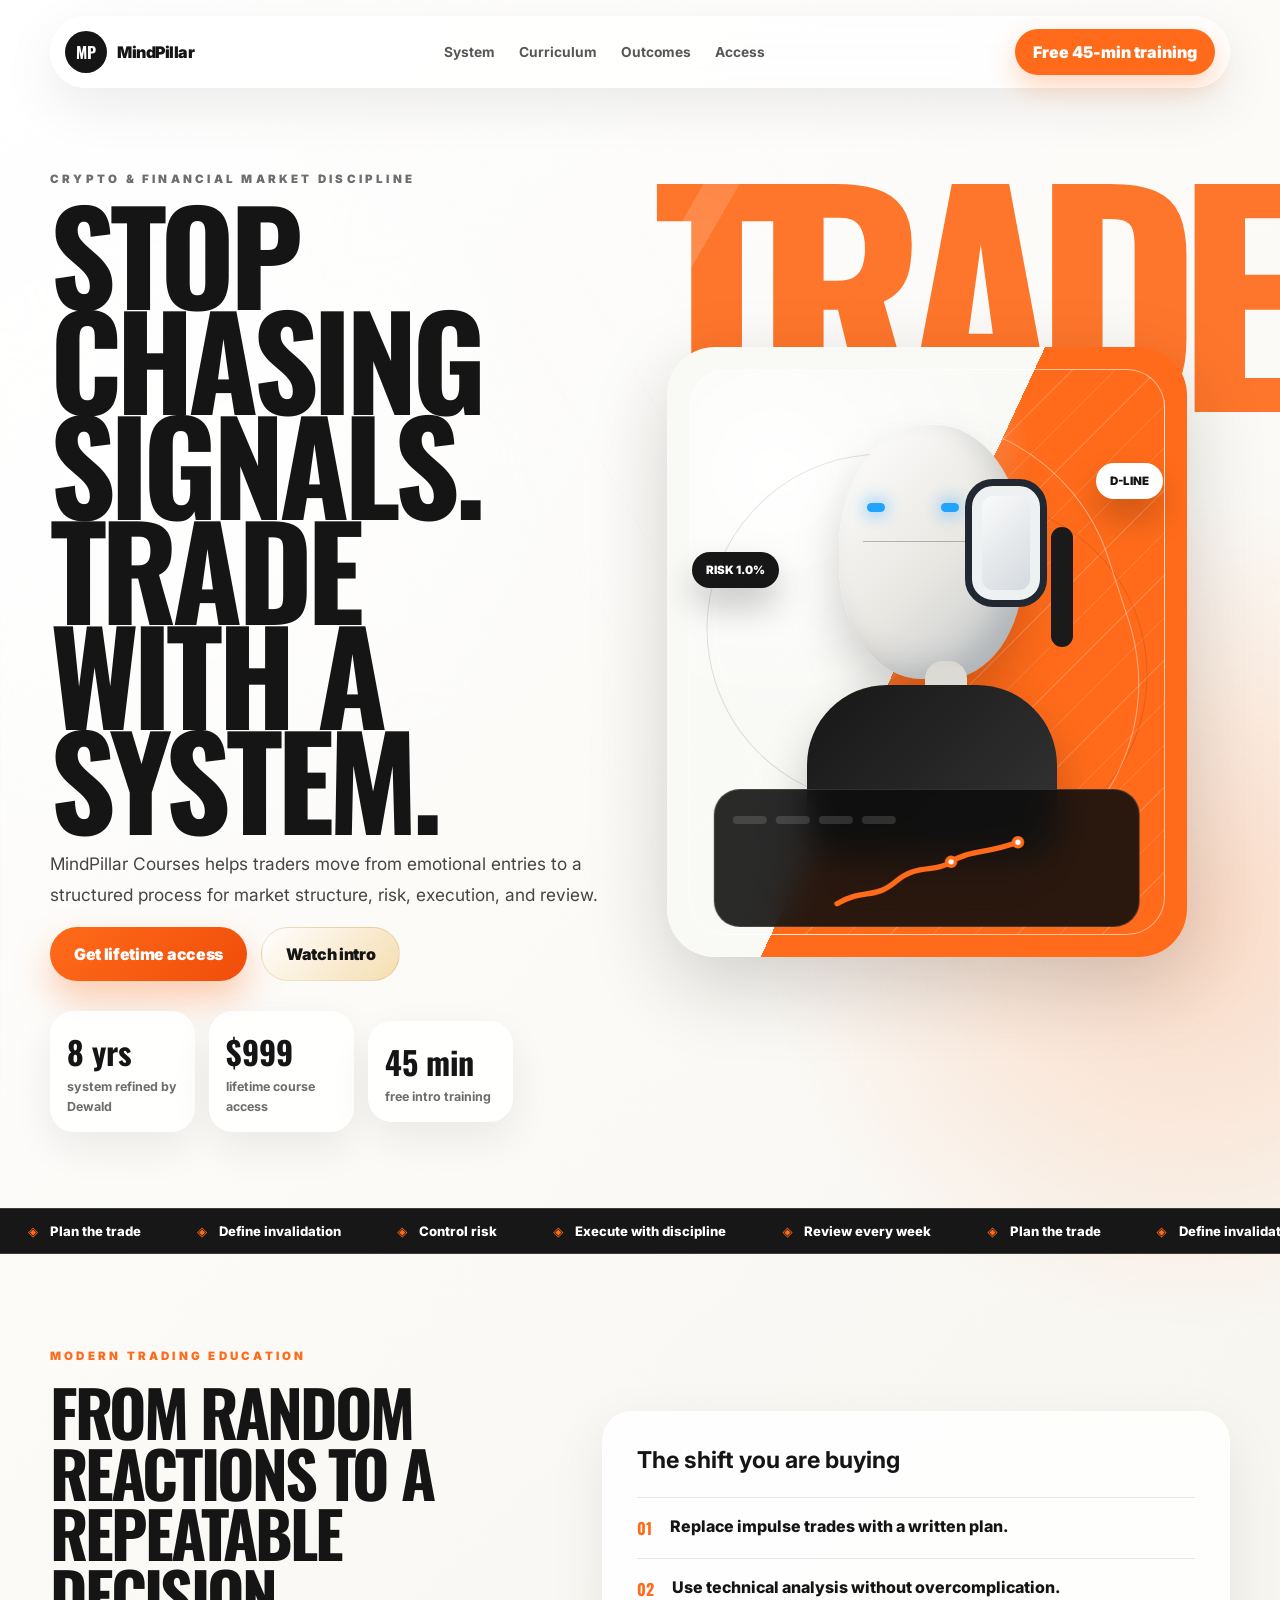
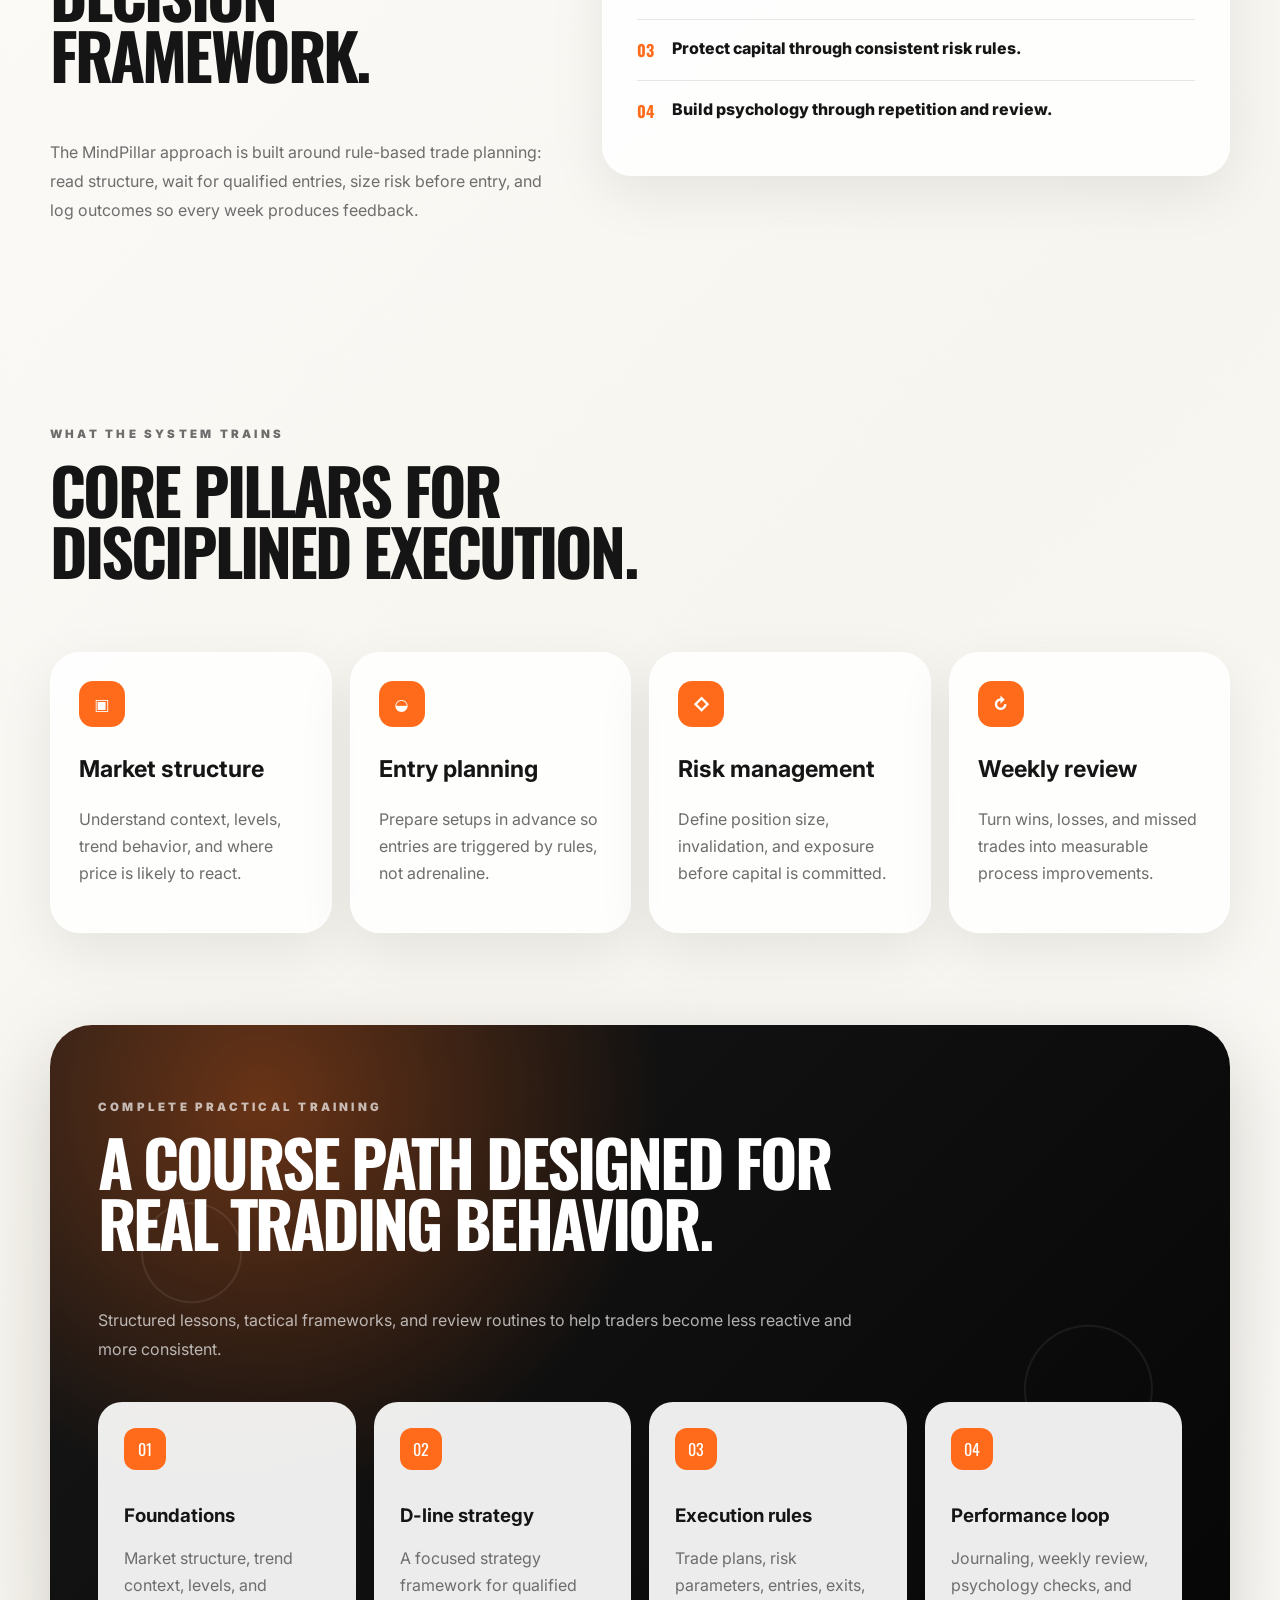
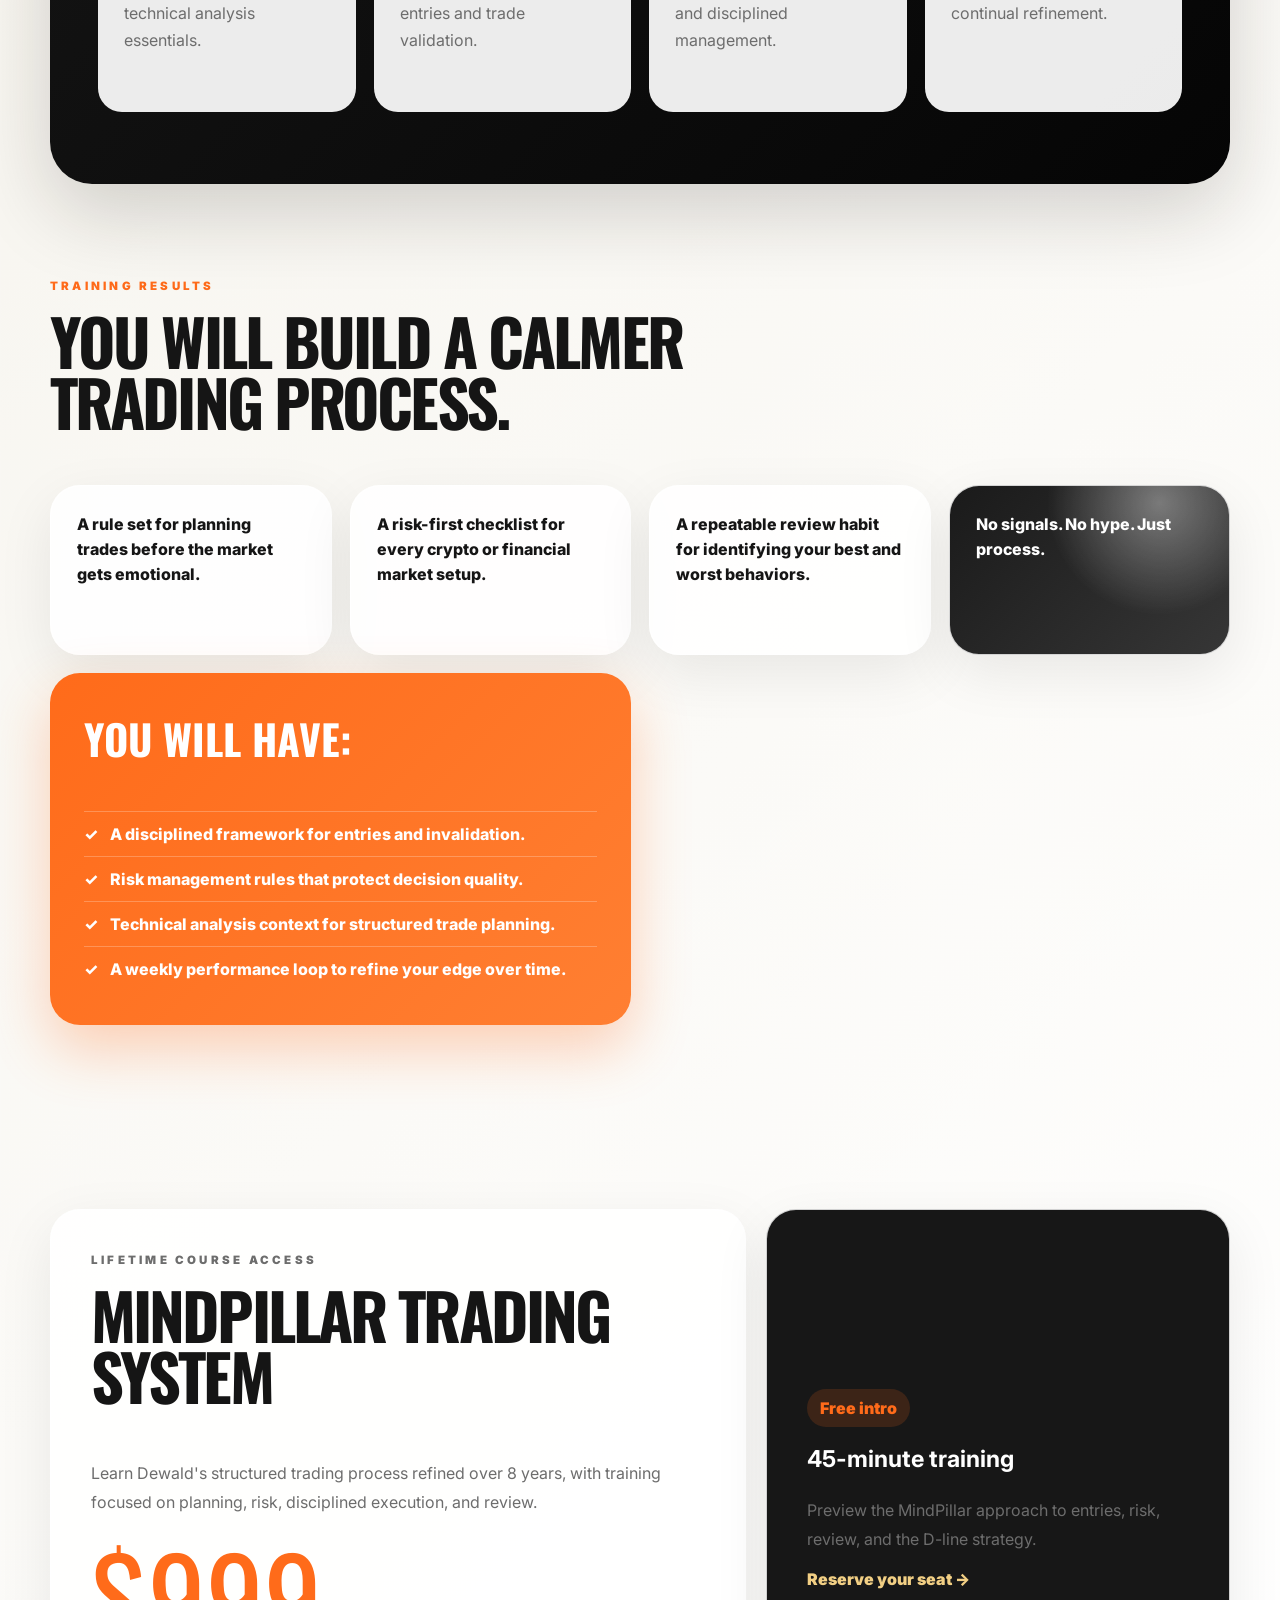
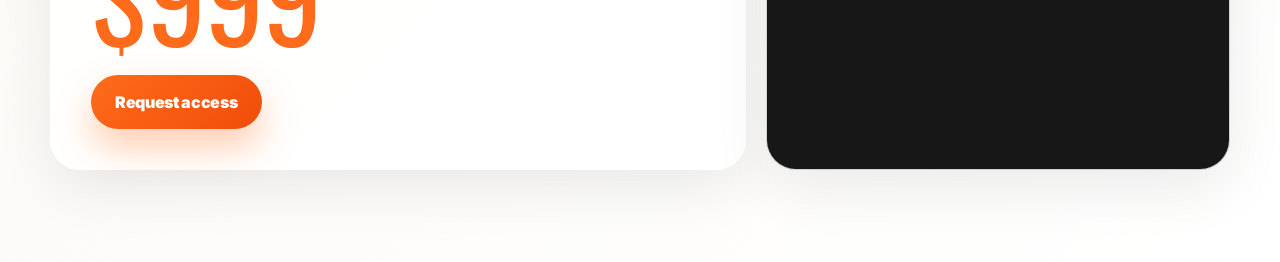
==== index.html @ 029d4580 "Build MindPillar trading landing page" ====
<!DOCTYPE html>
<html lang="en">
  <head>
    <meta charset="UTF-8" />
    <meta name="viewport" content="width=device-width, initial-scale=1.0" />
    <meta
      name="description"
      content="MindPillar Courses teaches disciplined crypto and financial market trading through a structured system for planning, risk, execution, psychology, and weekly review."
    />
    <title>MindPillar Courses | Rule-Based Trading Education</title>
    <link rel="preconnect" href="https://fonts.googleapis.com" />
    <link rel="preconnect" href="https://fonts.gstatic.com" crossorigin />
    <link
      href="https://fonts.googleapis.com/css2?family=Inter:wght@400;500;600;700;800;900&family=Oswald:wght@500;600;700&display=swap"
      rel="stylesheet"
    />
    <link rel="stylesheet" href="styles.css" />
  </head>
  <body>
    <div class="page-shell">
      <header class="site-header" aria-label="Primary navigation">
        <a class="brand" href="#top" aria-label="MindPillar home">
          <span class="brand-mark">MP</span>
          <span>MindPillar</span>
        </a>
        <nav class="main-nav" aria-label="Main navigation">
          <a href="#system">System</a>
          <a href="#curriculum">Curriculum</a>
          <a href="#outcomes">Outcomes</a>
          <a href="#pricing">Access</a>
        </nav>
        <a class="header-cta" href="#free-training">Free 45-min training</a>
      </header>

      <main id="top">
        <section class="hero-section" aria-labelledby="hero-title">
          <div class="hero-copy">
            <p class="eyebrow">Crypto & financial market discipline</p>
            <h1 id="hero-title">
              Stop chasing signals. Trade with a system.
            </h1>
            <p class="hero-intro">
              MindPillar Courses helps traders move from emotional entries to a
              structured process for market structure, risk, execution, and review.
            </p>
            <div class="hero-actions">
              <a class="btn btn-primary" href="#pricing">Get lifetime access</a>
              <a class="btn btn-secondary" href="#free-training">Watch intro</a>
            </div>
            <div class="hero-stats" aria-label="Course highlights">
              <div>
                <strong>8 yrs</strong>
                <span>system refined by Dewald</span>
              </div>
              <div>
                <strong>$999</strong>
                <span>lifetime course access</span>
              </div>
              <div>
                <strong>45 min</strong>
                <span>free intro training</span>
              </div>
            </div>
          </div>

          <div class="hero-visual" aria-label="Futuristic trading mentor illustration">
            <div class="ai-card">
              <div class="orbit orbit-one"></div>
              <div class="orbit orbit-two"></div>
              <div class="floating-chip chip-left">RISK 1.0%</div>
              <div class="floating-chip chip-right">D-LINE</div>
              <div class="model-frame">
                <div class="model-head">
                  <span class="visor"></span>
                  <span class="ear-module"></span>
                  <span class="neck-line"></span>
                </div>
                <div class="model-body"></div>
              </div>
              <div class="chart-panel">
                <span></span><span></span><span></span><span></span>
                <svg viewBox="0 0 210 92" role="img" aria-label="uptrend chart line">
                  <path d="M4 76 C35 58 45 72 70 51 S113 42 132 29 S171 20 207 7" />
                  <circle cx="132" cy="29" r="5" />
                  <circle cx="207" cy="7" r="5" />
                </svg>
              </div>
            </div>
          </div>
        </section>

        <div class="ticker" aria-label="MindPillar method highlights">
          <div class="ticker-track">
            <span>Plan the trade</span>
            <span>Define invalidation</span>
            <span>Control risk</span>
            <span>Execute with discipline</span>
            <span>Review every week</span>
            <span>Plan the trade</span>
            <span>Define invalidation</span>
            <span>Control risk</span>
          </div>
        </div>

        <section class="section split-section" id="system" aria-labelledby="system-title">
          <div>
            <p class="eyebrow orange">Modern trading education</p>
            <h2 id="system-title">From random reactions to a repeatable decision framework.</h2>
            <p>
              The MindPillar approach is built around rule-based trade planning:
              read structure, wait for qualified entries, size risk before entry,
              and log outcomes so every week produces feedback.
            </p>
          </div>
          <div class="system-card">
            <h3>The shift you are buying</h3>
            <ul>
              <li><span>01</span> Replace impulse trades with a written plan.</li>
              <li><span>02</span> Use technical analysis without overcomplication.</li>
              <li><span>03</span> Protect capital through consistent risk rules.</li>
              <li><span>04</span> Build psychology through repetition and review.</li>
            </ul>
          </div>
        </section>

        <section class="section feature-grid" aria-labelledby="features-title">
          <div class="section-heading">
            <p class="eyebrow">What the system trains</p>
            <h2 id="features-title">Core pillars for disciplined execution.</h2>
          </div>
          <article class="feature-card">
            <span class="icon">▣</span>
            <h3>Market structure</h3>
            <p>Understand context, levels, trend behavior, and where price is likely to react.</p>
          </article>
          <article class="feature-card">
            <span class="icon">◒</span>
            <h3>Entry planning</h3>
            <p>Prepare setups in advance so entries are triggered by rules, not adrenaline.</p>
          </article>
          <article class="feature-card">
            <span class="icon">◇</span>
            <h3>Risk management</h3>
            <p>Define position size, invalidation, and exposure before capital is committed.</p>
          </article>
          <article class="feature-card">
            <span class="icon">↻</span>
            <h3>Weekly review</h3>
            <p>Turn wins, losses, and missed trades into measurable process improvements.</p>
          </article>
        </section>

        <section class="section dark-lab" id="curriculum" aria-labelledby="curriculum-title">
          <div class="section-heading light">
            <p class="eyebrow">Complete practical training</p>
            <h2 id="curriculum-title">A course path designed for real trading behavior.</h2>
            <p>Structured lessons, tactical frameworks, and review routines to help traders become less reactive and more consistent.</p>
          </div>
          <div class="curriculum-columns">
            <article>
              <span>01</span>
              <h3>Foundations</h3>
              <p>Market structure, trend context, levels, and technical analysis essentials.</p>
            </article>
            <article>
              <span>02</span>
              <h3>D-line strategy</h3>
              <p>A focused strategy framework for qualified entries and trade validation.</p>
            </article>
            <article>
              <span>03</span>
              <h3>Execution rules</h3>
              <p>Trade plans, risk parameters, entries, exits, and disciplined management.</p>
            </article>
            <article>
              <span>04</span>
              <h3>Performance loop</h3>
              <p>Journaling, weekly review, psychology checks, and continual refinement.</p>
            </article>
          </div>
        </section>

        <section class="section outcomes-section" id="outcomes" aria-labelledby="outcomes-title">
          <div class="section-heading">
            <p class="eyebrow orange">Training results</p>
            <h2 id="outcomes-title">You will build a calmer trading process.</h2>
          </div>
          <div class="outcome-grid">
            <div class="mini-card">A rule set for planning trades before the market gets emotional.</div>
            <div class="mini-card">A risk-first checklist for every crypto or financial market setup.</div>
            <div class="mini-card">A repeatable review habit for identifying your best and worst behaviors.</div>
            <div class="mini-card image-card">No signals. No hype. Just process.</div>
            <div class="orange-panel">
              <h3>You will have:</h3>
              <ul>
                <li>A disciplined framework for entries and invalidation.</li>
                <li>Risk management rules that protect decision quality.</li>
                <li>Technical analysis context for structured trade planning.</li>
                <li>A weekly performance loop to refine your edge over time.</li>
              </ul>
            </div>
          </div>
        </section>

        <section class="section pricing-section" id="pricing" aria-labelledby="pricing-title">
          <div class="pricing-card">
            <p class="eyebrow">Lifetime course access</p>
            <h2 id="pricing-title">MindPillar Trading System</h2>
            <p>
              Learn Dewald's structured trading process refined over 8 years, with
              training focused on planning, risk, disciplined execution, and review.
            </p>
            <div class="price">$999</div>
            <a class="btn btn-primary" href="mailto:hello@mindpillar.example?subject=MindPillar%20Course%20Access">Request access</a>
          </div>
          <div class="free-card" id="free-training">
            <span class="badge">Free intro</span>
            <h3>45-minute training</h3>
            <p>Preview the MindPillar approach to entries, risk, review, and the D-line strategy.</p>
            <a href="mailto:hello@mindpillar.example?subject=Free%2045-minute%20training">Reserve your seat →</a>
          </div>
        </section>
      </main>
    </div>
    <script src="script.js"></script>
  </body>
</html>
---- styles.css ----
:root {
  --orange: #ff6b1a;
  --orange-deep: #f04d0a;
  --gold: #f2cf84;
  --cream: #f7f5ef;
  --ink: #151515;
  --muted: #6d6d6d;
  --panel: rgba(255, 255, 255, 0.86);
  --line: rgba(21, 21, 21, 0.1);
  --shadow: 0 28px 80px rgba(29, 20, 14, 0.18);
}

* { box-sizing: border-box; }
html { scroll-behavior: smooth; }
body {
  margin: 0;
  font-family: Inter, system-ui, sans-serif;
  color: var(--ink);
  background:
    radial-gradient(circle at 12% 9%, rgba(255,255,255,0.95), transparent 28rem),
    radial-gradient(circle at 92% 18%, rgba(255,107,26,0.22), transparent 26rem),
    linear-gradient(135deg, #fff 0%, var(--cream) 48%, #fff 100%);
  overflow-x: hidden;
}

body::before {
  content: "";
  position: fixed;
  inset: 0;
  pointer-events: none;
  opacity: 0.38;
  background-image:
    linear-gradient(120deg, transparent 0 45%, rgba(255,255,255,0.65) 45% 47%, transparent 47%),
    repeating-linear-gradient(60deg, rgba(21,21,21,0.035) 0 1px, transparent 1px 74px);
  mask-image: radial-gradient(circle at center, #000 0%, transparent 78%);
}

.page-shell { width: min(1180px, calc(100% - 32px)); margin: 0 auto; }
.site-header {
  position: sticky;
  top: 16px;
  z-index: 10;
  display: flex;
  align-items: center;
  justify-content: space-between;
  gap: 22px;
  margin: 16px 0 34px;
  padding: 12px 14px;
  border: 1px solid rgba(255,255,255,0.72);
  border-radius: 999px;
  background: rgba(255,255,255,0.72);
  backdrop-filter: blur(18px);
  box-shadow: 0 18px 54px rgba(0,0,0,0.08);
}
.brand, .main-nav a, .header-cta, .btn, .free-card a { text-decoration: none; }
.brand { display: flex; align-items: center; gap: 10px; color: var(--ink); font-weight: 900; letter-spacing: -0.03em; }
.brand-mark { display: grid; place-items: center; width: 42px; height: 42px; border-radius: 50%; background: var(--ink); color: #fff; font-family: Oswald, sans-serif; }
.main-nav { display: flex; gap: 24px; font-size: 0.86rem; font-weight: 700; }
.main-nav a { color: rgba(21,21,21,0.72); }
.header-cta { color: #fff; background: var(--orange); border-radius: 999px; padding: 13px 18px; font-weight: 900; box-shadow: 0 12px 28px rgba(255,107,26,0.28); }

.hero-section {
  min-height: 730px;
  display: grid;
  grid-template-columns: 0.95fr 1.05fr;
  align-items: center;
  gap: 24px;
  position: relative;
  padding: 50px 0 76px;
}
.hero-section::after {
  content: "TRADE";
  position: absolute;
  right: -4vw;
  top: 50px;
  z-index: -1;
  font: 900 clamp(7rem, 22vw, 18rem)/0.8 Oswald, sans-serif;
  color: var(--orange);
  letter-spacing: -0.08em;
  opacity: 0.92;
}
.eyebrow { margin: 0 0 14px; text-transform: uppercase; letter-spacing: 0.28em; font-size: 0.72rem; color: var(--muted); font-weight: 900; }
.eyebrow.orange { color: var(--orange); }
h1, h2, h3, p { margin-top: 0; }
h1, h2 { font-family: Oswald, Inter, sans-serif; text-transform: uppercase; letter-spacing: -0.045em; }
h1 { max-width: 760px; margin-bottom: 18px; font-size: clamp(4.4rem, 10vw, 9.6rem); line-height: 0.82; }
h2 { font-size: clamp(2.3rem, 5vw, 4.8rem); line-height: 0.95; }
.hero-intro { max-width: 560px; color: #454545; font-size: 1.08rem; line-height: 1.8; }
.hero-actions, .hero-stats { display: flex; flex-wrap: wrap; gap: 14px; align-items: center; }
.btn { display: inline-flex; justify-content: center; align-items: center; min-height: 54px; padding: 0 24px; border-radius: 999px; font-weight: 900; letter-spacing: -0.02em; transition: transform .25s ease, box-shadow .25s ease; }
.btn:hover { transform: translateY(-2px); }
.btn-primary { color: #fff; background: linear-gradient(135deg, var(--orange), var(--orange-deep)); box-shadow: 0 18px 36px rgba(255,107,26,0.34); }
.btn-secondary { color: var(--ink); background: linear-gradient(135deg, #fff, #f5ddb0); border: 1px solid rgba(180,133,48,0.22); }
.hero-stats { margin-top: 30px; }
.hero-stats div { width: 145px; min-height: 98px; padding: 16px; background: var(--panel); border: 1px solid rgba(255,255,255,0.78); border-radius: 24px; box-shadow: 0 16px 42px rgba(0,0,0,0.07); }
.hero-stats strong { display: block; font-family: Oswald, sans-serif; font-size: 2rem; }
.hero-stats span { color: var(--muted); font-size: 0.78rem; font-weight: 700; }

.hero-visual { display: grid; place-items: center; min-height: 610px; }
.ai-card { position: relative; width: min(520px, 95vw); height: 610px; border-radius: 48px; background: linear-gradient(115deg, #f9f9f6 0 47%, var(--orange) 47% 100%); box-shadow: var(--shadow); overflow: hidden; }
.ai-card::before { content: ""; position: absolute; inset: 22px; border-radius: 38px; border: 1px solid rgba(255,255,255,0.58); background: radial-gradient(circle at 18% 18%, rgba(255,255,255,.95), transparent 16rem), repeating-linear-gradient(135deg, rgba(255,255,255,.16) 0 1px, transparent 1px 30px); }
.orbit { position: absolute; border-radius: 999px; border: 1px solid rgba(255,255,255,0.46); inset: 70px 58px; transform: rotate(-18deg); }
.orbit-two { inset: 130px 34px; transform: rotate(27deg); border-color: rgba(21,21,21,0.12); }
.model-frame { position: absolute; left: 50%; top: 78px; transform: translateX(-50%); width: 310px; height: 430px; }
.model-head { position: absolute; left: 67px; top: 0; width: 184px; height: 254px; background: linear-gradient(135deg, #fff 0%, #e9e7e2 54%, #bfc3c7 100%); border-radius: 48% 48% 42% 45%; box-shadow: inset -18px -16px 28px rgba(66,79,91,0.18), 0 26px 48px rgba(0,0,0,0.18); }
.model-head::before { content: ""; position: absolute; left: 28px; top: 78px; width: 18px; height: 9px; border-radius: 999px; background: #21a3ff; box-shadow: 74px 0 0 #21a3ff, 0 0 18px #21a3ff, 74px 0 18px #21a3ff; }
.model-head::after { content: ""; position: absolute; right: -24px; top: 54px; width: 68px; height: 114px; border-radius: 28px; background: linear-gradient(135deg, #fff, #cfd5da); border: 7px solid #222831; box-shadow: inset 0 0 0 10px #eef1f2; }
.visor { position: absolute; left: 24px; right: 38px; top: 116px; height: 1px; background: rgba(21,21,21,0.28); }
.ear-module { position: absolute; right: -50px; top: 102px; width: 22px; height: 120px; border-radius: 999px; background: #1a1a1a; }
.neck-line { position: absolute; left: 86px; bottom: -72px; width: 42px; height: 90px; border-radius: 18px; background: linear-gradient(#d9d7d0, #fff); }
.model-body { position: absolute; left: 35px; bottom: 0; width: 250px; height: 170px; border-radius: 80px 80px 30px 30px; background: linear-gradient(135deg, #171717, #343434); box-shadow: 0 26px 48px rgba(0,0,0,0.22); }
.chart-panel { position: absolute; left: 50%; bottom: 30px; transform: translateX(-50%); width: 82%; height: 138px; border-radius: 26px; background: rgba(13,13,13,0.88); backdrop-filter: blur(16px); border: 1px solid rgba(255,255,255,0.14); padding: 18px; }
.chart-panel span { display: inline-block; width: 34px; height: 8px; margin-right: 9px; border-radius: 999px; background: rgba(255,255,255,0.14); }
.chart-panel svg { width: 100%; height: 82px; margin-top: 8px; overflow: visible; }
.chart-panel path { fill: none; stroke: var(--orange); stroke-width: 6; stroke-linecap: round; }
.chart-panel circle { fill: #fff; stroke: var(--orange); stroke-width: 4; }
.floating-chip { position: absolute; z-index: 2; padding: 11px 14px; border-radius: 999px; color: #fff; background: #171717; font-size: 0.72rem; font-weight: 900; box-shadow: 0 18px 34px rgba(0,0,0,0.22); }
.chip-left { left: 25px; top: 205px; }
.chip-right { right: 24px; top: 116px; background: #fff; color: var(--ink); }

.ticker { margin-inline: calc(50% - 50vw); overflow: hidden; background: #171717; color: #fff; border-block: 1px solid rgba(255,255,255,0.16); }
.ticker-track { display: flex; width: max-content; animation: ticker 24s linear infinite; }
.ticker span { padding: 14px 28px; font-size: 0.82rem; font-weight: 800; white-space: nowrap; }
.ticker span::before { content: "◈"; color: var(--orange); margin-right: 12px; }
@keyframes ticker { to { transform: translateX(-50%); } }

.section { padding: 92px 0; }
.split-section { display: grid; grid-template-columns: 0.9fr 1.1fr; gap: 38px; align-items: center; }
.split-section p, .section-heading p, .pricing-card p, .free-card p { color: var(--muted); line-height: 1.8; }
.system-card, .feature-card, .mini-card, .pricing-card, .free-card { background: var(--panel); border: 1px solid rgba(255,255,255,0.8); border-radius: 30px; box-shadow: 0 18px 56px rgba(0,0,0,0.08); }
.system-card { padding: 34px; }
.system-card h3, .feature-card h3, .free-card h3 { font-size: 1.45rem; }
ul { padding: 0; margin: 0; list-style: none; }
.system-card li { display: flex; gap: 18px; padding: 18px 0; border-top: 1px solid var(--line); font-weight: 800; }
.system-card span { color: var(--orange); font-family: Oswald, sans-serif; }

.feature-grid { display: grid; grid-template-columns: repeat(4, 1fr); gap: 18px; }
.section-heading { grid-column: 1 / -1; max-width: 760px; }
.feature-card { padding: 28px; min-height: 245px; transition: transform .25s ease; }
.feature-card:hover { transform: translateY(-6px); }
.icon { display: grid; place-items: center; width: 46px; height: 46px; margin-bottom: 28px; border-radius: 14px; color: #fff; background: var(--orange); font-weight: 900; }
.feature-card p { color: var(--muted); line-height: 1.7; }

.dark-lab { position: relative; margin-inline: auto; padding: 72px 48px; border-radius: 42px; color: #fff; background: radial-gradient(circle at 18% 10%, rgba(255,107,26,0.36), transparent 25rem), linear-gradient(135deg, #171717, #050505); overflow: hidden; box-shadow: var(--shadow); }
.dark-lab::before { content: ""; position: absolute; inset: 0; opacity: .35; background-image: radial-gradient(circle at 12% 30%, transparent 0 48px, rgba(255,255,255,.24) 49px 50px, transparent 51px), radial-gradient(circle at 88% 48%, transparent 0 62px, rgba(255,255,255,.2) 63px 64px, transparent 65px); }
.dark-lab > * { position: relative; }
.light p { color: rgba(255,255,255,0.68); }
.curriculum-columns { display: grid; grid-template-columns: repeat(4, 1fr); gap: 18px; margin-top: 38px; }
.curriculum-columns article { min-height: 310px; padding: 26px; border-radius: 24px; background: rgba(255,255,255,0.92); color: var(--ink); }
.curriculum-columns span { display: inline-grid; place-items: center; width: 42px; height: 42px; border-radius: 12px; background: var(--orange); color: #fff; font-family: Oswald, sans-serif; margin-bottom: 34px; }
.curriculum-columns p { color: var(--muted); line-height: 1.7; }

.outcome-grid { display: grid; grid-template-columns: repeat(4, 1fr); gap: 18px; }
.mini-card { min-height: 170px; padding: 26px; font-weight: 800; line-height: 1.55; }
.image-card { color: #fff; background: radial-gradient(circle at 75% 10%, rgba(255,255,255,.38), transparent 7rem), linear-gradient(135deg, #1a1a1a, #363636); }
.orange-panel { grid-column: span 2; padding: 34px; border-radius: 30px; color: #fff; background: linear-gradient(135deg, var(--orange), #ff7f32); box-shadow: 0 24px 58px rgba(255,107,26,0.3); }
.orange-panel h3 { font-family: Oswald, sans-serif; font-size: 2.6rem; text-transform: uppercase; }
.orange-panel li { padding: 12px 0; border-top: 1px solid rgba(255,255,255,0.24); font-weight: 800; }
.orange-panel li::before { content: "✓"; margin-right: 12px; }

.pricing-section { display: grid; grid-template-columns: 1.2fr .8fr; gap: 20px; align-items: stretch; }
.pricing-card, .free-card { padding: 40px; }
.price { font-family: Oswald, sans-serif; font-size: clamp(4rem, 9vw, 8rem); line-height: .85; margin: 30px 0; color: var(--orange); }
.free-card { display: flex; flex-direction: column; justify-content: center; background: #171717; color: #fff; }
.badge { align-self: flex-start; border-radius: 999px; padding: 9px 13px; background: rgba(255,107,26,0.16); color: var(--orange); font-weight: 900; margin-bottom: 18px; }
.free-card a { color: var(--gold); font-weight: 900; }

@media (max-width: 920px) {
  .main-nav { display: none; }
  .hero-section, .split-section, .pricing-section { grid-template-columns: 1fr; }
  .hero-section { padding-top: 22px; }
  .feature-grid, .curriculum-columns, .outcome-grid { grid-template-columns: repeat(2, 1fr); }
  .hero-section::after { top: 300px; opacity: .32; }
}
@media (max-width: 620px) {
  .page-shell { width: min(100% - 20px, 1180px); }
  .site-header { border-radius: 24px; align-items: flex-start; }
  .header-cta { display: none; }
  h1 { font-size: 4.2rem; }
  .ai-card { height: 540px; }
  .model-frame { transform: translateX(-50%) scale(.84); transform-origin: top center; }
  .feature-grid, .curriculum-columns, .outcome-grid { grid-template-columns: 1fr; }
  .orange-panel { grid-column: span 1; }
  .dark-lab { padding: 54px 18px; border-radius: 30px; }
}
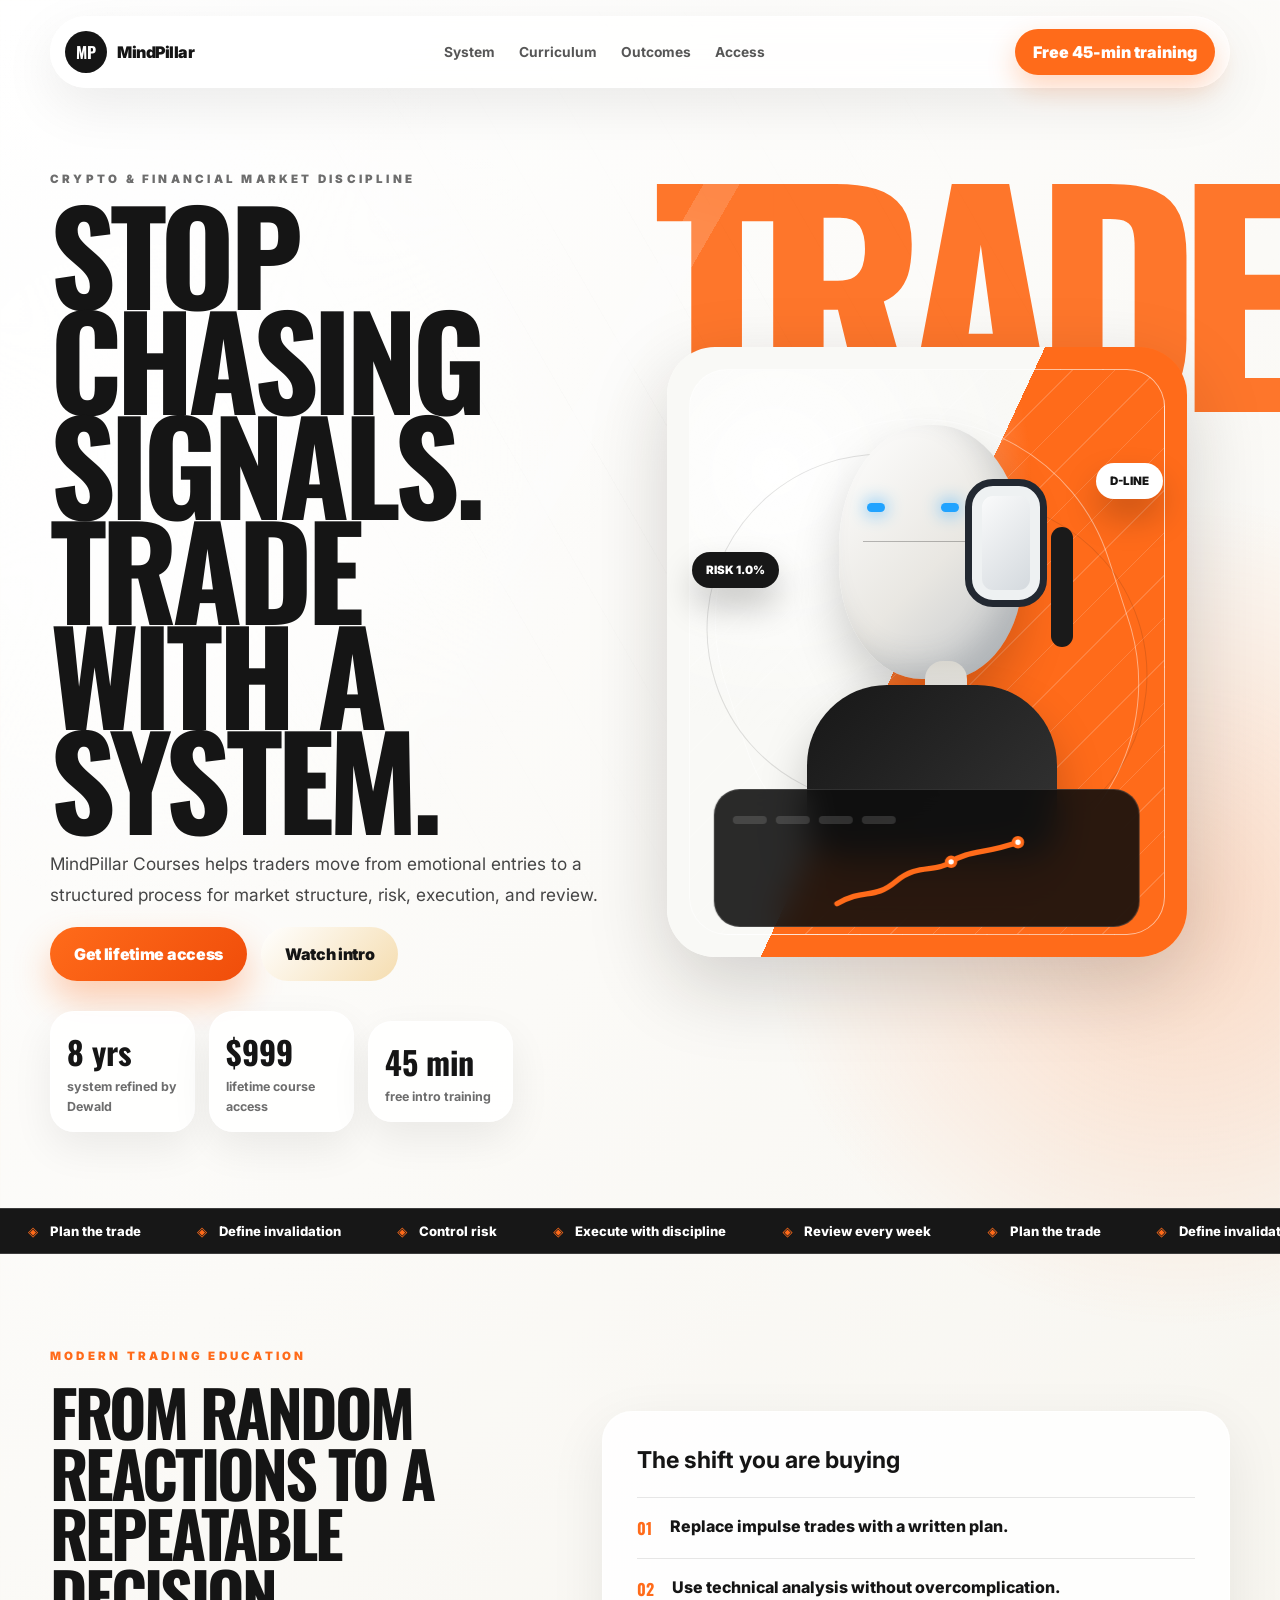
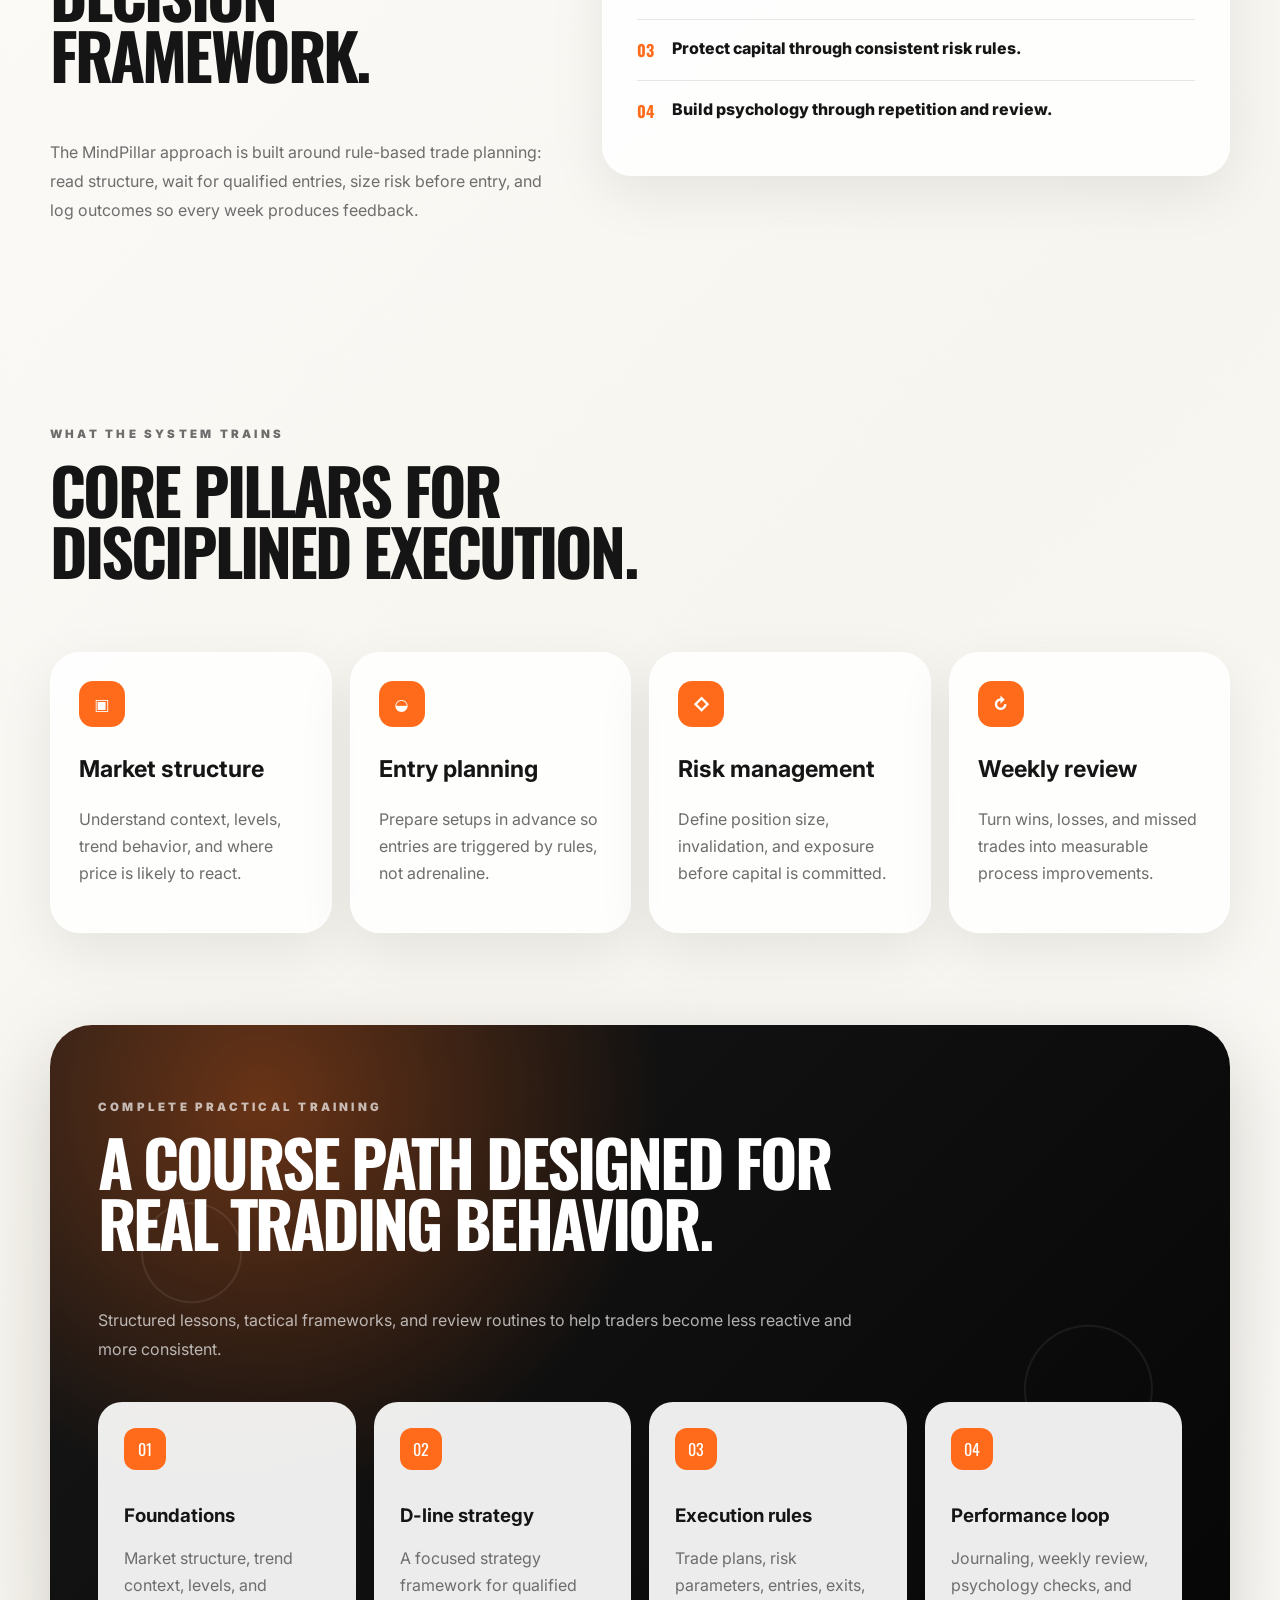
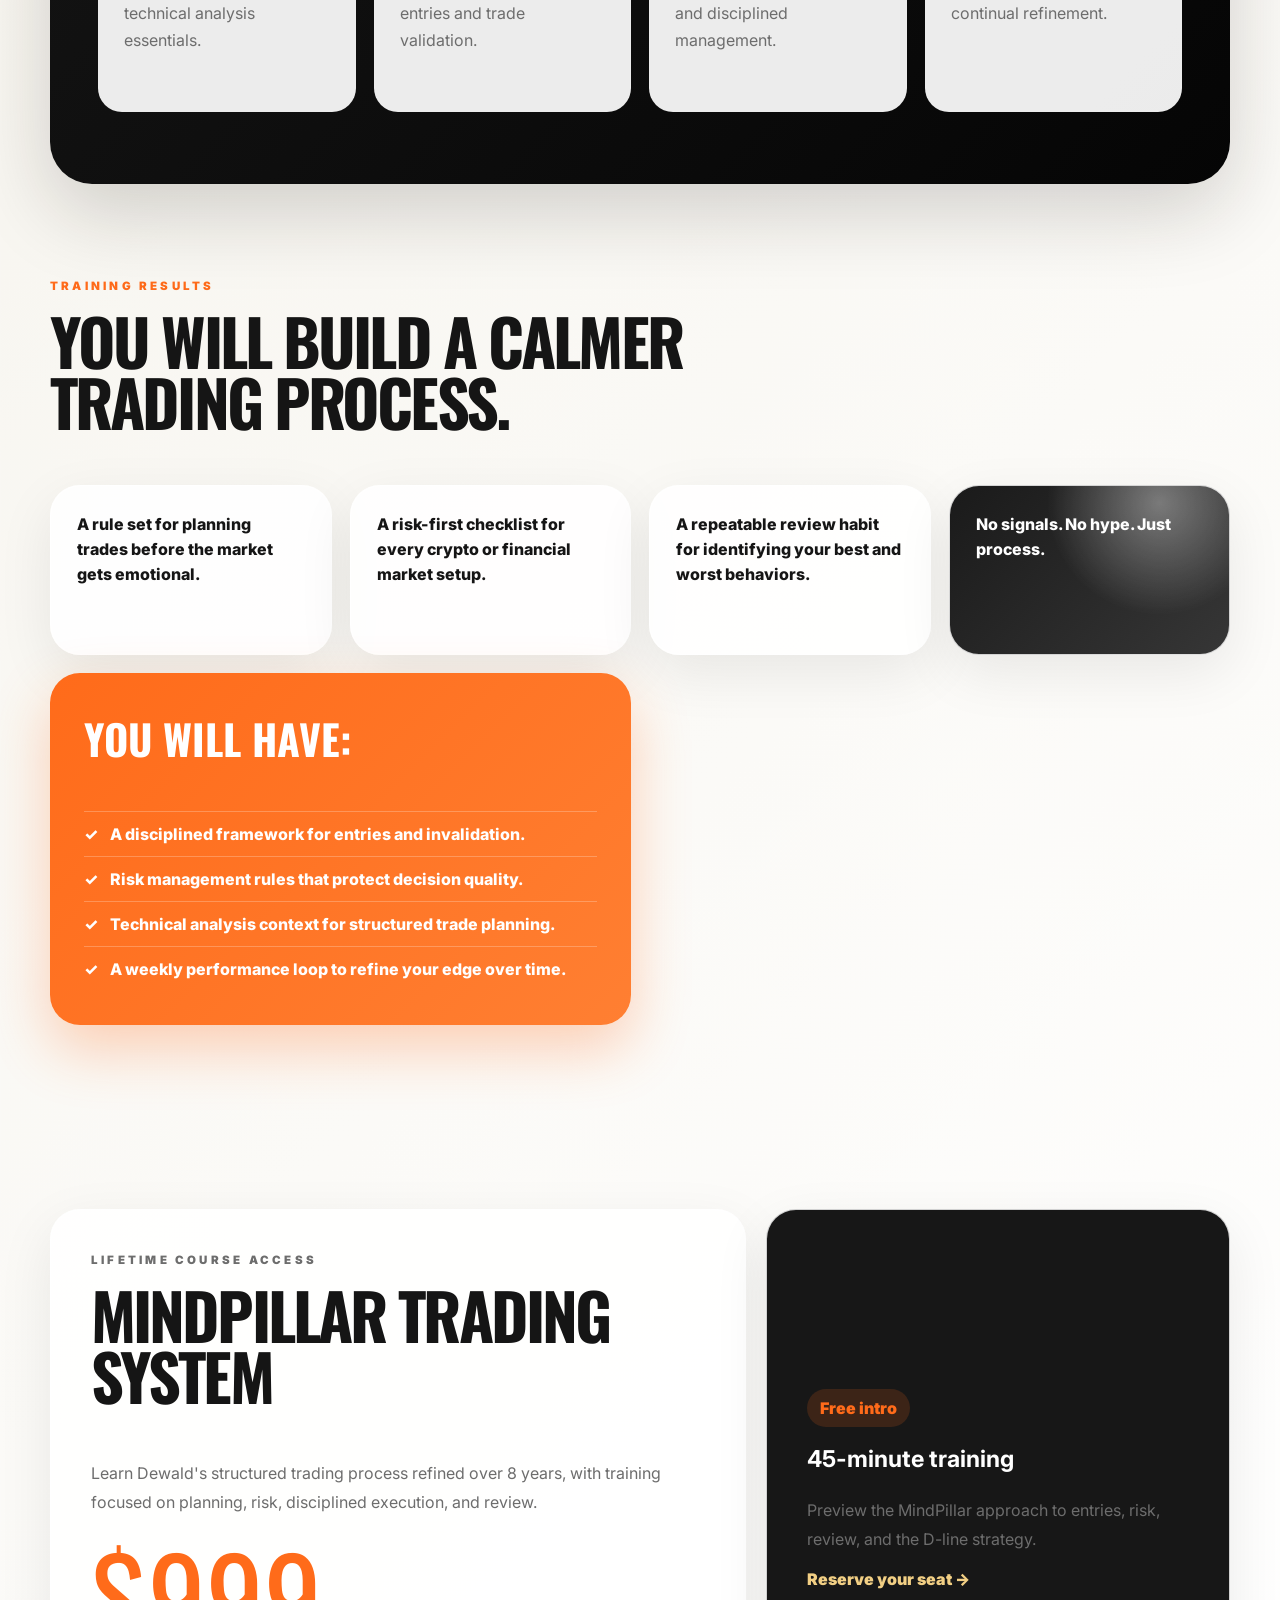
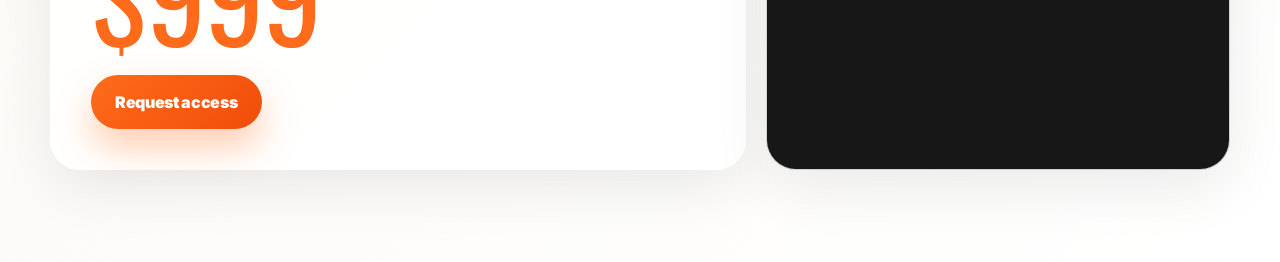
==== commit ee06eaee: "Add signup modal for CTA buttons" ====
--- a/index.html
+++ b/index.html
@@ -29,7 +29,7 @@
           <a href="#outcomes">Outcomes</a>
           <a href="#pricing">Access</a>
         </nav>
-        <a class="header-cta" href="#free-training">Free 45-min training</a>
+        <button class="header-cta" type="button" data-open-signup data-offer="Free intro training">Free 45-min training</button>
       </header>
 
       <main id="top">
@@ -44,8 +44,8 @@
               structured process for market structure, risk, execution, and review.
             </p>
             <div class="hero-actions">
-              <a class="btn btn-primary" href="#pricing">Get lifetime access</a>
-              <a class="btn btn-secondary" href="#free-training">Watch intro</a>
+              <button class="btn btn-primary" type="button" data-open-signup data-offer="Lifetime course access">Get lifetime access</button>
+              <button class="btn btn-secondary" type="button" data-open-signup data-offer="Free intro training">Watch intro</button>
             </div>
             <div class="hero-stats" aria-label="Course highlights">
               <div>
@@ -211,16 +211,63 @@
               training focused on planning, risk, disciplined execution, and review.
             </p>
             <div class="price">$999</div>
-            <a class="btn btn-primary" href="mailto:hello@mindpillar.example?subject=MindPillar%20Course%20Access">Request access</a>
+            <button class="btn btn-primary" type="button" data-open-signup data-offer="Lifetime course access">Request access</button>
           </div>
           <div class="free-card" id="free-training">
             <span class="badge">Free intro</span>
             <h3>45-minute training</h3>
             <p>Preview the MindPillar approach to entries, risk, review, and the D-line strategy.</p>
-            <a href="mailto:hello@mindpillar.example?subject=Free%2045-minute%20training">Reserve your seat →</a>
+            <button class="text-link" type="button" data-open-signup data-offer="Free intro training">Reserve your seat →</button>
           </div>
         </section>
       </main>
+    </div>
+
+
+    <div class="signup-modal" id="signup-modal" aria-hidden="true">
+      <div class="modal-backdrop" data-close-signup></div>
+      <section
+        class="signup-dialog"
+        role="dialog"
+        aria-modal="true"
+        aria-labelledby="signup-title"
+        aria-describedby="signup-copy"
+      >
+        <button class="modal-close" type="button" aria-label="Close sign up form" data-close-signup>×</button>
+        <p class="eyebrow orange">Start with a plan</p>
+        <h2 id="signup-title">Sign up for MindPillar</h2>
+        <p id="signup-copy">
+          Tell us where to send access details. We will follow up with the right
+          next step for your selected MindPillar training path.
+        </p>
+        <form class="signup-form" action="#" method="post">
+          <label>
+            <span>Full name</span>
+            <input type="text" name="name" autocomplete="name" placeholder="Your name" required />
+          </label>
+          <label>
+            <span>Email address</span>
+            <input type="email" name="email" autocomplete="email" placeholder="you@example.com" required />
+          </label>
+          <label>
+            <span>Training interest</span>
+            <select name="offer" id="signup-offer">
+              <option>Lifetime course access</option>
+              <option>Free intro training</option>
+            </select>
+          </label>
+          <label>
+            <span>Trading experience</span>
+            <select name="experience">
+              <option>New to trading</option>
+              <option>Some experience, need structure</option>
+              <option>Active trader improving discipline</option>
+            </select>
+          </label>
+          <button class="btn btn-primary modal-submit" type="submit">Submit sign up</button>
+          <p class="form-note" role="status" aria-live="polite"></p>
+        </form>
+      </section>
     </div>
     <script src="script.js"></script>
   </body>
--- a/styles.css
+++ b/styles.css
@@ -53,6 +53,26 @@
   box-shadow: 0 18px 54px rgba(0,0,0,0.08);
 }
 .brand, .main-nav a, .header-cta, .btn, .free-card a { text-decoration: none; }
+button { font: inherit; }
+button.header-cta, button.btn, .text-link { border: 0; cursor: pointer; }
+.text-link { align-self: flex-start; padding: 0; color: var(--gold); background: transparent; font-weight: 900; }
+.signup-modal { position: fixed; inset: 0; z-index: 50; display: grid; place-items: center; padding: 24px; opacity: 0; pointer-events: none; transition: opacity .25s ease; }
+.signup-modal.is-open { opacity: 1; pointer-events: auto; }
+.modal-backdrop { position: absolute; inset: 0; background: rgba(10,10,10,0.68); backdrop-filter: blur(14px); }
+.signup-dialog { position: relative; width: min(620px, 100%); max-height: min(92vh, 760px); overflow: auto; padding: clamp(28px, 5vw, 46px); border: 1px solid rgba(255,255,255,0.72); border-radius: 34px; background: radial-gradient(circle at 100% 0, rgba(255,107,26,0.2), transparent 14rem), rgba(255,255,255,0.96); box-shadow: 0 34px 90px rgba(0,0,0,0.34); transform: translateY(18px) scale(.98); transition: transform .25s ease; }
+.signup-modal.is-open .signup-dialog { transform: translateY(0) scale(1); }
+.modal-close { position: absolute; top: 18px; right: 18px; display: grid; place-items: center; width: 42px; height: 42px; border: 0; border-radius: 50%; color: #fff; background: var(--ink); cursor: pointer; font-size: 1.45rem; line-height: 1; }
+.signup-dialog h2 { margin-bottom: 14px; font-size: clamp(2.5rem, 8vw, 4.8rem); }
+.signup-dialog p { color: var(--muted); line-height: 1.7; }
+.signup-form { display: grid; gap: 16px; margin-top: 24px; }
+.signup-form label { display: grid; gap: 8px; font-weight: 900; }
+.signup-form label span { font-size: .8rem; text-transform: uppercase; letter-spacing: .12em; color: #555; }
+.signup-form input, .signup-form select { width: 100%; min-height: 54px; padding: 0 16px; border: 1px solid rgba(21,21,21,0.14); border-radius: 16px; background: #fff; color: var(--ink); font: inherit; box-shadow: inset 0 1px 0 rgba(255,255,255,0.7); }
+.signup-form input:focus, .signup-form select:focus { outline: 3px solid rgba(255,107,26,0.24); border-color: var(--orange); }
+.modal-submit { width: 100%; margin-top: 8px; }
+.form-note { min-height: 24px; margin: 0; font-weight: 800; color: var(--orange-deep) !important; }
+body.modal-open { overflow: hidden; }
+
 .brand { display: flex; align-items: center; gap: 10px; color: var(--ink); font-weight: 900; letter-spacing: -0.03em; }
 .brand-mark { display: grid; place-items: center; width: 42px; height: 42px; border-radius: 50%; background: var(--ink); color: #fff; font-family: Oswald, sans-serif; }
 .main-nav { display: flex; gap: 24px; font-size: 0.86rem; font-weight: 700; }
